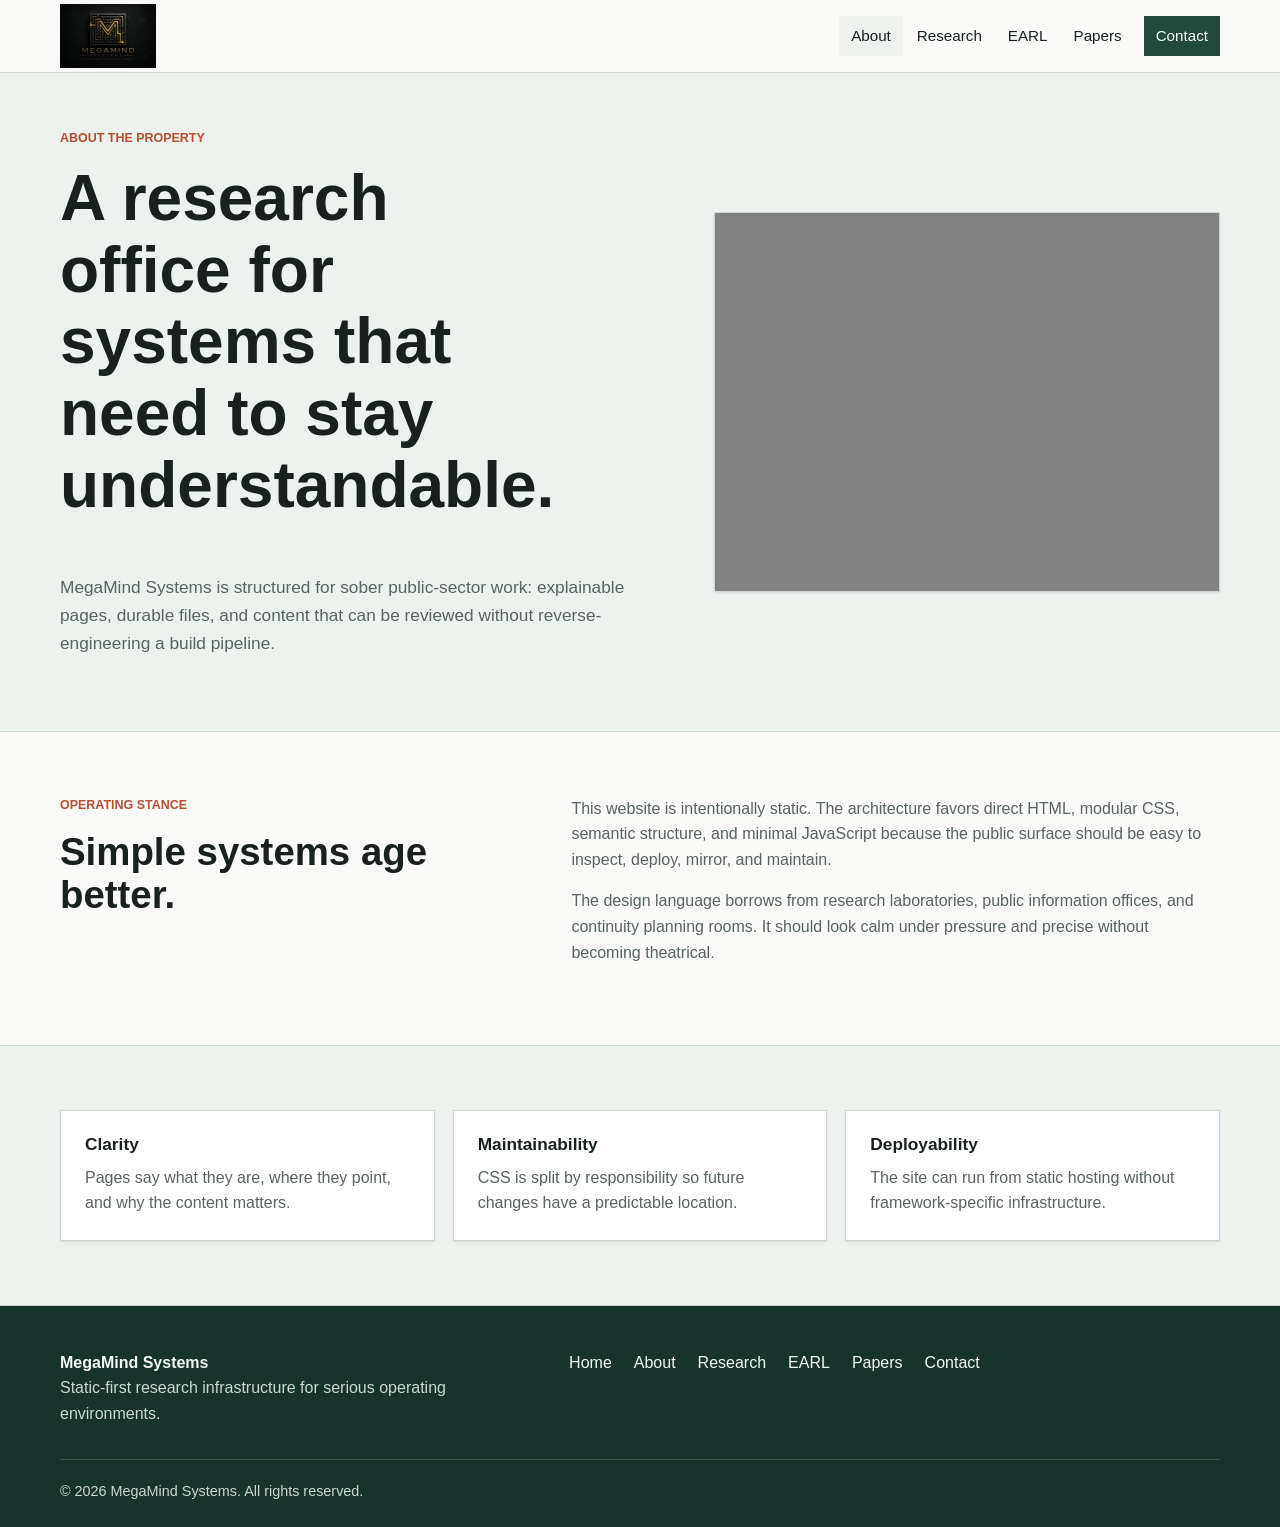
==== about.html @ a93fa143 "Initial MegaMind launch build" ====
<!doctype html>
<html lang="en">
  <head>
    <meta charset="utf-8">
    <meta name="viewport" content="width=device-width, initial-scale=1">
    <title>About | MegaMind Systems</title>
    <meta name="description" content="Learn about MegaMind Systems, a static-first research property focused on emergency management, civic intelligence, and operational clarity.">
    <link rel="canonical" href="https://megamindsystems.com/about.html">
    <link rel="icon" href="images/megamind-favicon.svg" type="image/svg+xml">
    <link rel="icon" href="images/favicon-32.png" sizes="32x32" type="image/png">
    <link rel="icon" href="images/favicon-16.png" sizes="16x16" type="image/png">
    <link rel="apple-touch-icon" href="images/apple-touch-icon.png">
    <meta property="og:type" content="website">
    <meta property="og:title" content="About MegaMind Systems">
    <meta property="og:description" content="A research laboratory posture with deployable engineering habits.">
    <meta property="og:url" content="https://megamindsystems.com/about.html">
    <meta property="og:image" content="https://megamindsystems.com/images/logo-primary.webp">
    <meta name="twitter:card" content="summary_large_image">
    <meta name="twitter:title" content="About MegaMind Systems">
    <meta name="twitter:description" content="A static-first research property for operational clarity.">
    <meta name="twitter:image" content="https://megamindsystems.com/images/logo-primary.webp">
    <link rel="stylesheet" href="css/main.css">
    <script type="application/ld+json">
      {
        "@context": "https://schema.org",
        "@type": "AboutPage",
        "name": "About MegaMind Systems",
        "url": "https://megamindsystems.com/about.html",
        "isPartOf": {
          "@type": "WebSite",
          "name": "MegaMind Systems",
          "url": "https://megamindsystems.com/"
        }
      }
    </script>
  </head>
  <body>
    <a class="skip-link" href="#main">Skip to main content</a>
    <header class="site-header" data-header>
      <nav class="site-nav container" aria-label="Primary navigation">
        <a class="brand" href="index.html"><img class="brand-mark" src="images/logo-primary.webp" width="1536" height="1024" alt="" aria-hidden="true"><span class="brand-text">MegaMind Systems</span></a>
        <button class="nav-toggle" type="button" aria-expanded="false" aria-controls="primary-menu" data-nav-toggle><span class="nav-toggle-line"></span><span class="sr-only">Menu</span></button>
        <div class="nav-menu" id="primary-menu" data-nav-menu>
          <a aria-current="page" href="about.html">About</a>
          <a href="research.html">Research</a>
          <a href="earl.html">EARL</a>
          <a href="papers.html">Papers</a>
          <a class="nav-cta" href="contact.html">Contact</a>
        </div>
      </nav>
    </header>
    <main id="main">
      <section class="hero hero-compact">
        <div class="container hero-grid">
          <div class="hero-copy">
            <p class="eyebrow">About the property</p>
            <h1>A research office for systems that need to stay understandable.</h1>
            <p class="hero-lede">MegaMind Systems is structured for sober public-sector work: explainable pages, durable files, and content that can be reviewed without reverse-engineering a build pipeline.</p>
          </div>
          <figure class="hero-media">
            <img src="images/about-office-placeholder.webp" width="720" height="520" alt="Placeholder image of a research operations office">
          </figure>
        </div>
      </section>
      <section class="section">
        <div class="container split">
          <div>
            <p class="eyebrow">Operating stance</p>
            <h2>Simple systems age better.</h2>
          </div>
          <div class="prose">
            <p>This website is intentionally static. The architecture favors direct HTML, modular CSS, semantic structure, and minimal JavaScript because the public surface should be easy to inspect, deploy, mirror, and maintain.</p>
            <p>The design language borrows from research laboratories, public information offices, and continuity planning rooms. It should look calm under pressure and precise without becoming theatrical.</p>
          </div>
        </div>
      </section>
      <section class="section section-muted">
        <div class="container card-grid three">
          <article class="card"><h3>Clarity</h3><p>Pages say what they are, where they point, and why the content matters.</p></article>
          <article class="card"><h3>Maintainability</h3><p>CSS is split by responsibility so future changes have a predictable location.</p></article>
          <article class="card"><h3>Deployability</h3><p>The site can run from static hosting without framework-specific infrastructure.</p></article>
        </div>
      </section>
    </main>
    <footer class="site-footer">
      <div class="container footer-grid"><div><strong>MegaMind Systems</strong><p>Static-first research infrastructure for serious operating environments.</p></div><nav aria-label="Footer navigation">
          <a href="index.html">Home</a>
          <a href="about.html">About</a>
          <a href="research.html">Research</a>
          <a href="earl.html">EARL</a>
          <a href="papers.html">Papers</a>
          <a href="contact.html">Contact</a>
        </nav></div>
      <div class="container footer-bottom"><span>&copy; <span data-year>2026</span> MegaMind Systems. All rights reserved.</span></div>
    </footer>
    <script src="js/site.js" defer></script>
  </body>
</html>
---- css/main.css ----
@import url("utilities.css");
@import url("nav.css");
@import url("hero.css");
@import url("sections.css");
@import url("cards.css");
@import url("responsive.css");

:root {
  color-scheme: light;
  --color-ink: #18211e;
  --color-muted: #58645f;
  --color-subtle: #eef2ef;
  --color-panel: #ffffff;
  --color-border: #cdd7d0;
  --color-field: #f7f9f7;
  --color-command: #23483c;
  --color-command-dark: #18332b;
  --color-accent: #b64e2f;
  --color-lab: #d8e4df;
  --shadow-sm: 0 1px 2px rgb(24 33 30 / 10%);
  --shadow-md: 0 14px 35px rgb(24 33 30 / 12%);
  --font-base: Arial, Helvetica, sans-serif;
  --max-width: 1160px;
  --header-height: 72px;
}

* {
  box-sizing: border-box;
}

html {
  scroll-behavior: smooth;
}

body {
  margin: 0;
  background: #f9faf8;
  color: var(--color-ink);
  font-family: var(--font-base);
  font-size: 16px;
  line-height: 1.6;
}

img {
  display: block;
  max-width: 100%;
  height: auto;
}

a {
  color: inherit;
}

h1,
h2,
h3,
p {
  margin-top: 0;
}

h1,
h2,
h3 {
  line-height: 1.12;
}

h1 {
  font-size: clamp(2.25rem, 5vw, 4.75rem);
  max-width: 12ch;
}

h2 {
  font-size: clamp(1.65rem, 3vw, 2.5rem);
}

h3 {
  font-size: 1.08rem;
}

main {
  min-height: 60vh;
}

.site-footer {
  background: var(--color-command-dark);
  color: #f4f8f5;
  padding: 44px 0 24px;
}

.footer-grid {
  display: grid;
  gap: 28px;
}

.footer-grid p {
  max-width: 38rem;
  margin-bottom: 0;
  color: #cbd8d1;
}

.footer-grid nav {
  display: flex;
  flex-wrap: wrap;
  gap: 14px 22px;
}

.footer-grid a {
  color: #f4f8f5;
  text-decoration: none;
}

.footer-grid a:hover {
  text-decoration: underline;
}

.footer-bottom {
  margin-top: 32px;
  padding-top: 20px;
  border-top: 1px solid rgb(244 248 245 / 18%);
  color: #cbd8d1;
  font-size: 0.9rem;
}
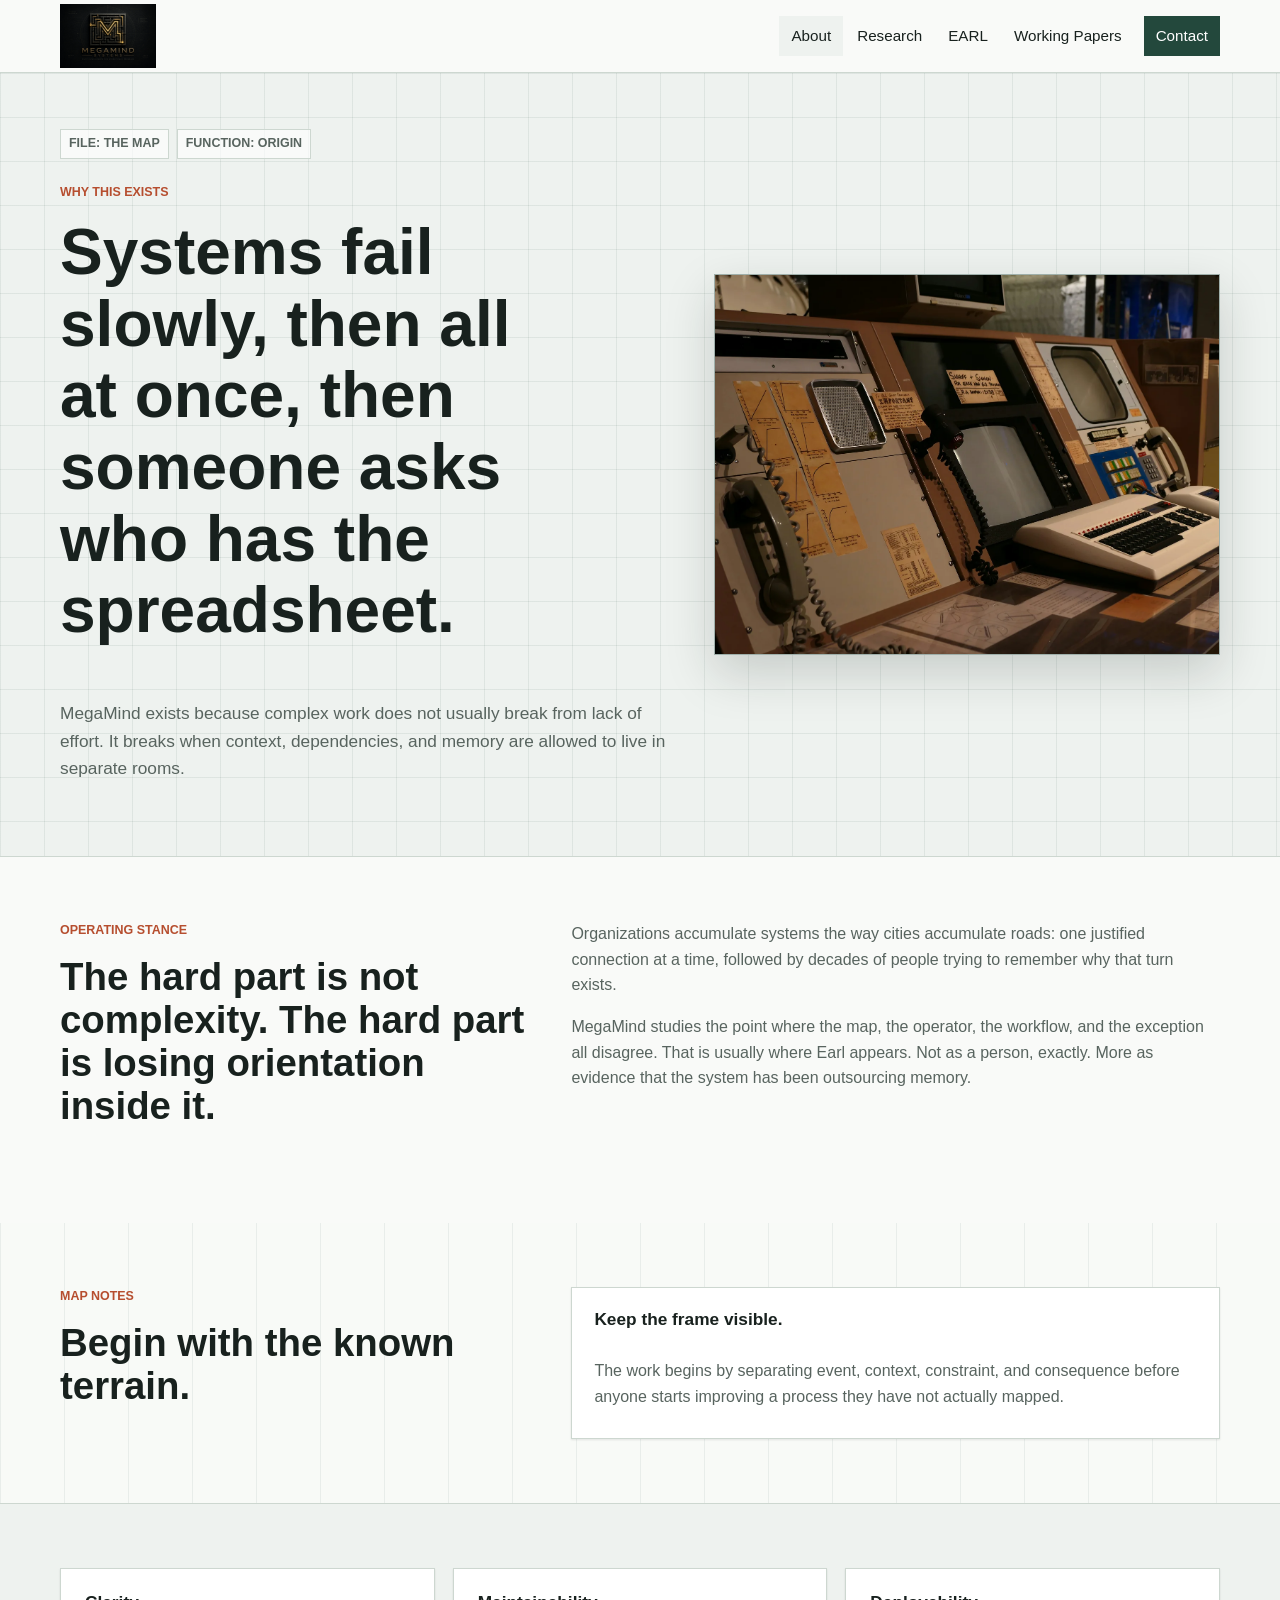
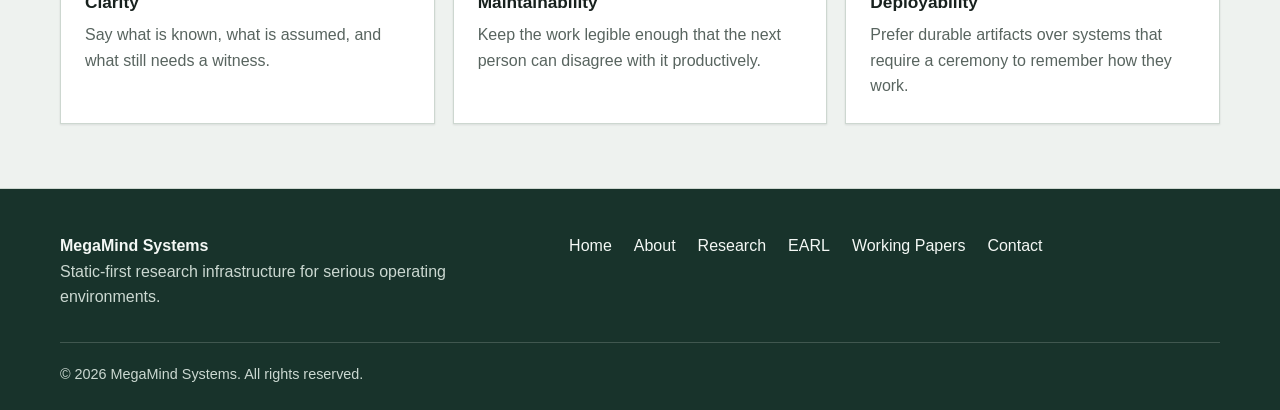
==== commit 013b0c4d: "Publish MegaMind archive architecture and WP-001" ====
--- a/about.html
+++ b/about.html
@@ -14,11 +14,11 @@
     <meta property="og:title" content="About MegaMind Systems">
     <meta property="og:description" content="A research laboratory posture with deployable engineering habits.">
     <meta property="og:url" content="https://megamindsystems.com/about.html">
-    <meta property="og:image" content="https://megamindsystems.com/images/logo-primary.webp">
+    <meta property="og:image" content="https://megamindsystems.com/images/og-megamind.webp">
     <meta name="twitter:card" content="summary_large_image">
     <meta name="twitter:title" content="About MegaMind Systems">
     <meta name="twitter:description" content="A static-first research property for operational clarity.">
-    <meta name="twitter:image" content="https://megamindsystems.com/images/logo-primary.webp">
+    <meta name="twitter:image" content="https://megamindsystems.com/images/og-megamind.webp">
     <link rel="stylesheet" href="css/main.css">
     <script type="application/ld+json">
       {
@@ -44,21 +44,25 @@
           <a aria-current="page" href="about.html">About</a>
           <a href="research.html">Research</a>
           <a href="earl.html">EARL</a>
-          <a href="papers.html">Papers</a>
+          <a href="papers.html">Working Papers</a>
           <a class="nav-cta" href="contact.html">Contact</a>
         </div>
       </nav>
     </header>
     <main id="main">
-      <section class="hero hero-compact">
+      <section class="hero hero-compact hero-atmospheric hero-map">
         <div class="container hero-grid">
           <div class="hero-copy">
-            <p class="eyebrow">About the property</p>
-            <h1>A research office for systems that need to stay understandable.</h1>
-            <p class="hero-lede">MegaMind Systems is structured for sober public-sector work: explainable pages, durable files, and content that can be reviewed without reverse-engineering a build pipeline.</p>
+            <div class="briefing-strip" aria-label="Page orientation">
+              <span>File: The Map</span>
+              <span>Function: Origin</span>
+            </div>
+            <p class="eyebrow">Why this exists</p>
+            <h1>Systems fail slowly, then all at once, then someone asks who has the spreadsheet.</h1>
+            <p class="hero-lede">MegaMind exists because complex work does not usually break from lack of effort. It breaks when context, dependencies, and memory are allowed to live in separate rooms.</p>
           </div>
           <figure class="hero-media">
-            <img src="images/about-office-placeholder.webp" width="720" height="520" alt="Placeholder image of a research operations office">
+            <img src="images/index-hero.webp" width="1600" height="1067" alt="Placeholder image of a research operations office">
           </figure>
         </div>
       </section>
@@ -66,19 +70,31 @@
         <div class="container split">
           <div>
             <p class="eyebrow">Operating stance</p>
-            <h2>Simple systems age better.</h2>
+            <h2>The hard part is not complexity. The hard part is losing orientation inside it.</h2>
           </div>
           <div class="prose">
-            <p>This website is intentionally static. The architecture favors direct HTML, modular CSS, semantic structure, and minimal JavaScript because the public surface should be easy to inspect, deploy, mirror, and maintain.</p>
-            <p>The design language borrows from research laboratories, public information offices, and continuity planning rooms. It should look calm under pressure and precise without becoming theatrical.</p>
+            <p>Organizations accumulate systems the way cities accumulate roads: one justified connection at a time, followed by decades of people trying to remember why that turn exists.</p>
+            <p>MegaMind studies the point where the map, the operator, the workflow, and the exception all disagree. That is usually where Earl appears. Not as a person, exactly. More as evidence that the system has been outsourcing memory.</p>
+          </div>
+        </div>
+      </section>
+      <section class="section section-archive">
+        <div class="container split">
+          <div>
+            <p class="eyebrow">Map notes</p>
+            <h2>Begin with the known terrain.</h2>
+          </div>
+          <div class="briefing-panel">
+            <h3>Keep the frame visible.</h3>
+            <p>The work begins by separating event, context, constraint, and consequence before anyone starts improving a process they have not actually mapped.</p>
           </div>
         </div>
       </section>
       <section class="section section-muted">
         <div class="container card-grid three">
-          <article class="card"><h3>Clarity</h3><p>Pages say what they are, where they point, and why the content matters.</p></article>
-          <article class="card"><h3>Maintainability</h3><p>CSS is split by responsibility so future changes have a predictable location.</p></article>
-          <article class="card"><h3>Deployability</h3><p>The site can run from static hosting without framework-specific infrastructure.</p></article>
+          <article class="card"><h3>Clarity</h3><p>Say what is known, what is assumed, and what still needs a witness.</p></article>
+          <article class="card"><h3>Maintainability</h3><p>Keep the work legible enough that the next person can disagree with it productively.</p></article>
+          <article class="card"><h3>Deployability</h3><p>Prefer durable artifacts over systems that require a ceremony to remember how they work.</p></article>
         </div>
       </section>
     </main>
@@ -88,7 +104,7 @@
           <a href="about.html">About</a>
           <a href="research.html">Research</a>
           <a href="earl.html">EARL</a>
-          <a href="papers.html">Papers</a>
+          <a href="papers.html">Working Papers</a>
           <a href="contact.html">Contact</a>
         </nav></div>
       <div class="container footer-bottom"><span>&copy; <span data-year>2026</span> MegaMind Systems. All rights reserved.</span></div>
--- a/css/main.css
+++ b/css/main.css
@@ -3,6 +3,7 @@
 @import url("hero.css");
 @import url("sections.css");
 @import url("cards.css");
+@import url("publication.css");
 @import url("responsive.css");
 
 :root {
